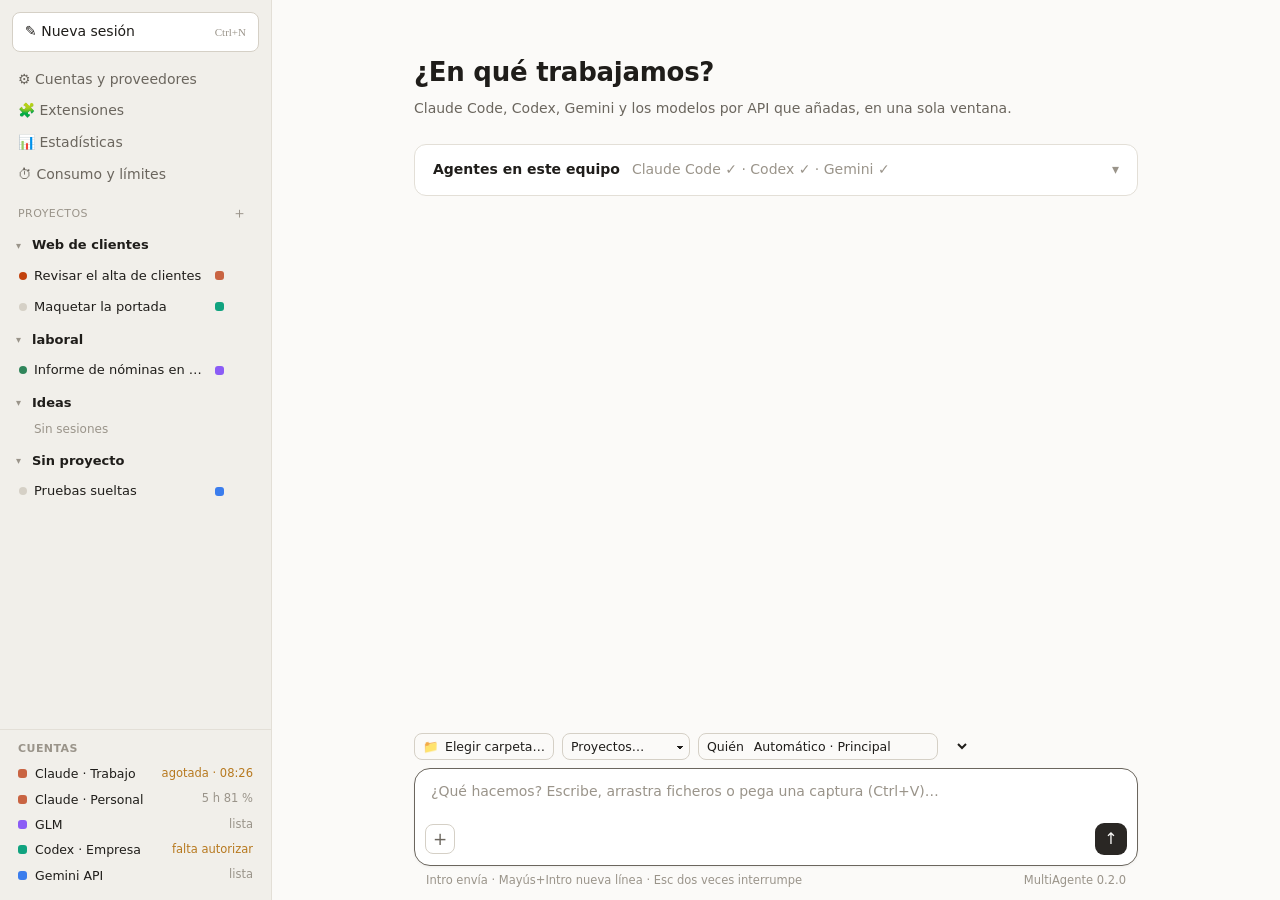
==== tools/ui-prueba.html @ a61f45fe "MultiAgente 0.7.3 Claude Code, Codex y Gemini en una sola ventana, con varias cuentas de varios prov" ====
<!doctype html>
<html lang="es">
<head>
<meta charset="utf-8">
<title>MultiAgente · interfaz simulada</title>
<!--
  Prueba de la interfaz sin la aplicación: carga ui\index.html, app.css y app.js tal cual, con un puente simulado
  (window.chrome.webview) que contesta como la aplicación. Abrir con un servidor local desde la raíz del repositorio:
    python -m http.server 8766 --bind 127.0.0.1   →   http://127.0.0.1:8766/tools/ui-prueba.html
-->
</head>
<body>
<script>
(async () => {
  const base = '../src/MultiAgente.App/ui/';
  const doc = new DOMParser().parseFromString(await (await fetch(base + 'index.html', { cache: 'no-store' })).text(), 'text/html');
  for (const l of doc.querySelectorAll('link[rel=stylesheet]')) {
    const n = document.createElement('link');
    n.rel = 'stylesheet'; n.href = base + l.getAttribute('href') + '?v=' + Date.now();
    if (l.media) n.media = l.media;
    document.head.append(n);
  }
  document.body.innerHTML = doc.body.innerHTML;
  const catalogo = await (await fetch('../src/MultiAgente.App/catalogo/proveedores.json')).json();

  const oyentes = [];
  const emitir = (d) => oyentes.forEach((f) => f({ data: JSON.parse(JSON.stringify(d)) }));
  const PNG = 'data:image/svg+xml;utf8,' + encodeURIComponent('<svg xmlns="http://www.w3.org/2000/svg" width="220" height="140"><rect width="220" height="140" fill="#f1efea"/><rect x="12" y="12" width="196" height="16" fill="#d5d0c6"/><rect x="12" y="40" width="140" height="10" fill="#e3dfd7"/><rect x="12" y="60" width="170" height="10" fill="#e3dfd7"/><rect x="12" y="92" width="80" height="26" rx="5" fill="#c96442"/></svg>');

  const cuentas = [
    { id: 'c1', alias: 'Claude · Trabajo', proveedor: 'Claude', tipo: 'Login', autorizada: true, listo: true,
      consumo: { pct5h: 100, pctSemana: 41, reinicio5h: new Date(Date.now() + 5400000).toISOString(), reinicioSemana: new Date(Date.now() + 3 * 86400000).toISOString(),
        enfriandoHasta: new Date(Date.now() + 5400000).toISOString(), motivo: 'You have hit your limit · resets 11pm', momento: new Date(Date.now() - 120000).toISOString() }, sinMargen: 'ha llegado a su límite' },
    { id: 'c5', alias: 'Claude · Personal', proveedor: 'Claude', tipo: 'Login', autorizada: true, listo: true, consumo: { pct5h: 81, pctSemana: 64, reinicio5h: new Date(Date.now() + 7900000).toISOString(), reinicioSemana: new Date(Date.now() + 4.2 * 86400000).toISOString(), momento: new Date(Date.now() - 60000).toISOString() } },
    { id: 'c2', alias: 'GLM', proveedor: 'Claude', tipo: 'Api', catalogo: 'zai', catalogoNombre: 'GLM · Z.ai (internacional)', modelo: 'glm-5.3[1m]', autorizada: true, listo: true,
      gastoMes: 16.4, moneda: 'USD', limites: { umbral5h: 92, umbralSemana: 95, presupuesto: 20 } },
    { id: 'c3', alias: 'Codex · Empresa', proveedor: 'Codex', tipo: 'Login', autorizada: false, listo: true, sinMargen: 'no está autorizada o falta su agente' },
    { id: 'c4', alias: 'Gemini API', proveedor: 'Gemini', tipo: 'Api', autorizada: true, listo: true },
  ];
  const sesiones = [
    { id: 's1', proyectoId: 'p1', titulo: 'Revisar el alta de clientes', carpeta: 'C:\\proyectos\\web', estado: 'PidePermiso', proveedor: 'Claude', cuenta: 'Claude · Personal', cuentaId: 'c5', equipoId: 'e1' },
    { id: 's3', proyectoId: 'p1', titulo: 'Maquetar la portada', carpeta: 'C:\\proyectos\\web', estado: 'Cerrada', proveedor: 'Codex', cuenta: 'Codex · Empresa', cuentaId: 'c3' },
    { id: 's4', proyectoId: null, titulo: 'Pruebas sueltas', carpeta: 'C:\\tmp', estado: 'Cerrada', proveedor: 'Gemini', cuenta: 'Gemini API', cuentaId: 'c4' },
    { id: 's2', proyectoId: 'p2', titulo: 'Informe de nóminas en PDF', carpeta: 'C:\\proyectos\\laboral', estado: 'Esperando', proveedor: 'Claude', cuenta: 'GLM', cuentaId: 'c2' },
  ];
  const proyectos = [
    { id: 'p1', nombre: 'Web de clientes', ruta: 'C:\\proyectos\\web' },
    { id: 'p2', nombre: 'laboral', ruta: 'C:\\proyectos\\laboral' },
    { id: 'p3', nombre: 'Ideas', ruta: 'C:\\proyectos\\web' },
  ];
  const DIF = '@@ -12,7 +12,9 @@ namespace Web.Clientes;\n public static class Validacion\n {\n-    public static bool ValidarNif(string doc)\n-        => EsNif(doc);\n+    /// <summary>NIF, NIE o pasaporte.</summary>\n+    public static bool ValidarDocumento(string doc)\n+        => EsNif(doc) || EsNie(doc) || EsPasaporte(doc);\n \n     private static bool EsNif(string d) => d.Length == 9;\n }\n';
  for (const c of cuentas) c.limites = c.limites || { umbral5h: 92, umbralSemana: 95, presupuesto: null };
  const estado = () => ({
    tipo: 'estado', version: '0.2.0', raiz: 'C:\\MultiAgente', puedeInstalar: true,
    requisitos: [
      { id: 'node', nombre: 'Node.js', proveedor: null, encontrado: true, version: '24.14.1' },
      { id: 'claude', nombre: 'Claude Code', proveedor: 'Claude', encontrado: true, version: '2.1.304' },
      { id: 'claude-agent-acp', nombre: 'Adaptador ACP de Claude', proveedor: 'Claude', encontrado: true, version: '0.94.0' },
      { id: 'codex', nombre: 'Codex CLI', proveedor: 'Codex', encontrado: true, version: '0.163.0' },
      { id: 'codex-acp', nombre: 'Adaptador ACP de Codex', proveedor: 'Codex', encontrado: true, version: '2.2.2' },
      { id: 'gemini', nombre: 'Gemini CLI', proveedor: 'Gemini', encontrado: true, version: '0.64.0' },
    ],
    proveedores: [
      { id: 'Claude', nombre: 'Claude', listo: true, dondeClave: 'https://console.anthropic.com' },
      { id: 'Codex', nombre: 'Codex', listo: true, dondeClave: 'https://platform.openai.com/api-keys' },
      { id: 'Gemini', nombre: 'Gemini', listo: true, dondeClave: 'https://aistudio.google.com/apikey' },
    ],
    catalogo: { version: catalogo.version, proveedores: catalogo.proveedores.map((p) => ({ ...p, listar: !!p.listar })) },
    cuentas,
    resumenVivo: true,
    equipos: [
      { id: 'e1', nombre: 'Principal', regla: 'Prioridad', permiteOtroProveedor: true, cuentaAtras: 60, predeterminado: true, miembros: ['c1', 'c5', 'c2', 'c4'] },
      { id: 'e2', nombre: 'Solo Claude', regla: 'MenosUsada', permiteOtroProveedor: false, cuentaAtras: 30, predeterminado: false, miembros: ['c1', 'c5'] },
    ],
    proyectos: proyectos.map((p) => ({ ...p, sesiones: sesiones.filter((x) => x.proyectoId === p.id) })),
    sueltas: sesiones.filter((x) => !proyectos.some((p) => p.id === x.proyectoId)),
  });
  const opciones = [
    { id: 'mode', category: 'mode', currentValue: 'default', options: ['default', 'acceptEdits', 'plan', 'auto', 'bypassPermissions'].map((v) => ({ value: v, name: v })) },
    { id: 'model', category: 'model', currentValue: 'default', options: [{ value: 'default', name: 'Default' }, { value: 'opus', name: 'Opus 5.5' }, { value: 'sonnet', name: 'Sonnet 5.5' }, { value: 'haiku', name: 'Haiku 5.5' }] },
    { id: 'effort', category: 'thought_level', currentValue: 'high', options: ['default', 'low', 'medium', 'high', 'xhigh', 'max'].map((v) => ({ value: v, name: v })) },
  ];
  const agente = (extra) => ({
    estado: 'Esperando', opciones, cola: [], error: null, admiteImagenes: true, contexto: { usado: 128400, tamano: 200000 },
    comandos: [{ name: 'review', description: 'Revisa los cambios pendientes' }, { name: 'compact', description: 'Compacta la conversación' }, { name: 'init', description: 'Crea el CLAUDE.md del proyecto' }],
    cuenta: { id: 'c1', alias: 'Claude · Trabajo', proveedor: 'Claude', tipo: 'Login' }, ...extra,
  });
  const entradas = [
    { id: 'e1', tipo: 'usuario', texto: 'El alta de clientes falla con NIF extranjeros. Te dejo una captura del error y el fichero de log.',
      adjuntos: [{ ruta: 'C:\\MultiAgente\\datos\\adjuntos\\s1\\captura.png', nombre: 'captura.png', tipo: 'image/png', esImagen: true, url: PNG },
                 { ruta: 'C:\\proyectos\\web\\logs\\alta.log', nombre: 'alta.log', tipo: 'text/plain', esImagen: false }] },
    { id: 'e2', tipo: 'pensamiento', texto: 'Primero miro la validación del NIF y después el log.' },
    { id: 'e3', tipo: 'herramienta', titulo: 'Leer src/Clientes/Validacion.cs', clase: 'read', estado: 'completed', ubicaciones: [{ path: 'C:\\proyectos\\web\\src\\Clientes\\Validacion.cs' }] },
    { id: 'e4', tipo: 'herramienta', titulo: 'Buscar «ValidarNif»', clase: 'search', estado: 'completed' },
    { id: 'e5', tipo: 'plan', pasos: [{ content: 'Localizar la validación', status: 'completed' }, { content: 'Aceptar NIE y documentos extranjeros', status: 'in_progress' }, { content: 'Añadir pruebas', status: 'pending' }] },
    { id: 'e6', tipo: 'agente', texto: 'El fallo está en `ValidarNif`: solo acepta el formato **español** (8 cifras y letra).\n\nPropongo este cambio:\n\n```csharp\npublic static bool ValidarDocumento(string doc) =>\n    EsNif(doc) || EsNie(doc) || EsPasaporte(doc);\n```\n\n| Documento | Hoy | Después |\n|---|---|---|\n| NIF | ✓ | ✓ |\n| NIE | ✗ | ✓ |' },
    { id: 'e6b', tipo: 'aviso', nivel: 'limite', texto: 'La cuenta «Claude · Trabajo» ha llegado a su límite de uso.' },
    { id: 'e6c', tipo: 'relevo', cuenta: 'Claude · Personal', texto: 'Sigue en «Claude · Personal»: «Claude · Trabajo» ha llegado a su límite de uso' },
    { id: 'e6d', tipo: 'usuario', texto: 'Continúa donde lo dejaste.' },
    { id: 'e7', tipo: 'herramienta', titulo: 'Editar src/Clientes/Validacion.cs', clase: 'edit', estado: 'pending',
      contenido: [{ type: 'diff', path: 'C:\\proyectos\\web\\src\\Clientes\\Validacion.cs', oldText: 'public static bool ValidarNif(string doc)\n    => EsNif(doc);\n', newText: 'public static bool ValidarDocumento(string doc)\n    => EsNif(doc) || EsNie(doc) || EsPasaporte(doc);\n' }] },
  ];
  let n = 100;
  const atender = (m) => {
    switch (m.tipo) {
      case 'listo': case 'recomprobar': emitir(estado()); break;
      case 'abrirSesion':
        if (m.id === 's1') emitir({ tipo: 'conversacion', sesionId: 's1', entradas, agente: agente({ estado: 'PidePermiso', cola: ['y después revisa también los tests'],
          permiso: { id: 'p1', titulo: 'Editar src/Clientes/Validacion.cs', clase: 'edit', opciones: [{ optionId: 'a', name: 'Permitir', kind: 'allow_once' }, { optionId: 'b', name: 'Permitir siempre', kind: 'allow_always' }, { optionId: 'c', name: 'Rechazar', kind: 'reject_once' }] } }) });
        if (m.id === 's1') emitir({ tipo: 'relevo', sesionId: 's1', relevo: { de: 'Claude · Personal', a: 'GLM', motivo: '«Claude · Personal» está al 93 % del bloque de 5 horas', segundos: 42, esperaTurno: true } });
        else emitir({ tipo: 'conversacion', sesionId: m.id, entradas: [{ id: 'x1', tipo: 'usuario', texto: 'Genera el informe de nóminas' }, { id: 'x2', tipo: 'aviso', nivel: 'limite', texto: 'La cuenta «GLM» ha llegado a su límite de uso.' }],
          agente: agente({ cuenta: { id: 'c2', alias: 'GLM', proveedor: 'Claude', tipo: 'Api' }, opciones: [opciones[0]] }) });
        break;
      case 'permiso':
        emitir({ tipo: 'agente', sesionId: 's1', agente: agente({ estado: 'Trabajando' }) });
        emitir({ tipo: 'entrada', sesionId: 's1', entrada: { ...entradas[6], estado: 'completed' } });
        setTimeout(() => {
          emitir({ tipo: 'entrada', sesionId: 's1', entrada: { id: 'e8', tipo: 'agente', texto: 'Hecho: ahora se aceptan NIE y pasaportes.' } });
          emitir({ tipo: 'agente', sesionId: 's1', agente: agente({}) });
        }, 800);
        break;
      case 'enviar': {
        const id = 'u' + n++;
        emitir({ tipo: 'entrada', sesionId: m.sesionId, entrada: { id, tipo: 'usuario', texto: m.texto, adjuntos: m.adjuntos.map((a) => ({ ...a, tipo: 'image/png', esImagen: true, url: PNG })) } });
        emitir({ tipo: 'agente', sesionId: m.sesionId, agente: agente({ estado: 'Trabajando' }) });
        const resp = 'r' + n++;
        let texto = '';
        const trozos = ['Vale, ', 'me pongo ', 'con ello: **', m.texto, '**.'];
        trozos.forEach((t, i) => setTimeout(() => {
          texto += t;
          emitir({ tipo: 'entrada', sesionId: m.sesionId, entrada: { id: resp, tipo: 'agente', texto } });
          if (i === trozos.length - 1) emitir({ tipo: 'agente', sesionId: m.sesionId, agente: agente({}) });
        }, 250 * (i + 1)));
        break;
      }
      case 'pegar': case 'soltar': case 'elegirFicheros':
        emitir({ tipo: 'adjuntos', adjuntos: [{ ruta: 'C:\\MultiAgente\\datos\\adjuntos\\nuevas\\captura_2.png', nombre: 'captura_2.png', tipo: 'image/png', esImagen: true, url: PNG }] });
        break;
      case 'elegirCarpeta': emitir({ tipo: 'carpeta', para: m.para, ruta: 'C:\\proyectos\\web' }); break;
      case 'modelos': setTimeout(() => emitir({ tipo: 'modelos', para: m.para, modelos: [{ id: 'glm-5.3' }, { id: 'glm-5.3-flash' }, { id: 'glm-5.3[1m]' }] }), 400); break;
      case 'cuentaNueva': emitir({ tipo: 'cuentaCreada' }); break;
      case 'extensiones': case 'mcpImportar': case 'extImportar': case 'pluginActivar': case 'mcpActivar':
        emitir({ tipo: 'extensiones',
          mcp: [
            { id: 'm1', nombre: 'github', tipo: 'stdio', comando: 'npx', argumentos: ['-y', '@modelcontextprotocol/server-github'], activo: true, origen: 'importado de ~/.claude.json (Claude Code)',
              valores: [{ nombre: 'GITHUB_TOKEN', secreto: true, guardado: true }] },
            { id: 'm2', nombre: 'docs-empresa', tipo: 'http', url: 'https://mcp.ejemplo.com/mcp', activo: true, valores: [{ nombre: 'Authorization', secreto: true, guardado: false }], problema: 'falta el valor de Authorization' },
            { id: 'm3', nombre: 'playwright', tipo: 'stdio', comando: 'npx', argumentos: ['@playwright/mcp@latest'], activo: false, valores: [] },
          ],
          skills: { carpeta: 'C:\\MultiAgente\\datos\\comun\\skills', elementos: [
            { nombre: 'revisar-codigo', descripcion: 'Revisa los cambios antes de un commit', ruta: 'x' },
            { nombre: 'informe-pdf', descripcion: 'Genera informes en PDF con la plantilla de la empresa', ruta: 'y' } ] },
          carpetas: [
            { clave: 'ordenes-claude', proveedor: 'Claude', titulo: 'Órdenes de Claude Code (/orden)', carpeta: 'c', elementos: [{ nombre: 'git:commit', descripcion: 'Hace un commit con mensaje en castellano', ruta: 'z' }] },
            { clave: 'agentes-claude', proveedor: 'Claude', titulo: 'Subagentes de Claude Code', carpeta: 'd', elementos: [] },
            { clave: 'prompts-codex', proveedor: 'Codex', titulo: 'Prompts de Codex (/prompts:nombre)', carpeta: 'e', elementos: [] },
          ],
          plugins: [{ id: 'revisor@ejemplo', nombre: 'revisor', tienda: 'ejemplo', version: '1.2.0', activo: true }, { id: 'diseno@claude', nombre: 'diseno', tienda: 'claude', activo: false }],
          instrucciones: 'Responde siempre en castellano.\nAntes de dar algo por hecho, pruébalo.' });
        break;
      case 'mcpImportables':
        emitir({ tipo: 'mcpImportables', servidores: [
          { nombre: 'context7', tipo: 'http', url: 'https://mcp.context7.com/mcp', origen: '~/.gemini/settings.json (Gemini)' },
          { nombre: 'postgres', tipo: 'stdio', comando: 'uvx', argumentos: ['mcp-postgres'], origen: '~/.codex/config.toml (Codex)' } ] });
        break;
      case 'estadisticas': {
        const dias = m.dias, hoy = new Date();
        const porDia = Array.from({ length: dias }, (_, i) => {
          const d = new Date(hoy); d.setDate(hoy.getDate() - (dias - 1 - i));
          const tokens = Math.round(20000 + 60000 * Math.abs(Math.sin(i * 1.7)));
          return { dia: d.toISOString().slice(0, 10), datos: { turnos: Math.round(tokens / 4000), tokens, coste: tokens / 90000, moneda: 'USD' } };
        });
        emitir({ tipo: 'estadisticas', dias, total: { turnos: 214, tokens: 1840000, coste: 18.6, moneda: 'USD' },
          porCuenta: [
            { cuenta: 'Claude · Personal', proveedor: 'Claude', datos: { turnos: 120, tokens: 1100000, coste: null } },
            { cuenta: 'GLM', proveedor: 'Claude', catalogo: 'zai', datos: { turnos: 71, tokens: 610000, coste: 16.4, moneda: 'USD' } },
            { cuenta: 'Gemini API', proveedor: 'Gemini', datos: { turnos: 23, tokens: 130000, coste: 2.2, moneda: 'USD' } } ],
          porSesion: [
            { id: 's1', titulo: 'Revisar el alta de clientes', cuentas: ['Claude · Personal', 'GLM'], datos: { turnos: 88, tokens: 920000, coste: 9.1, moneda: 'USD' } },
            { id: 's2', titulo: 'Informe de nóminas en PDF', cuentas: ['GLM'], datos: { turnos: 41, tokens: 400000, coste: 7.3, moneda: 'USD' } } ],
          porDia });
        break;
      }
      case 'relevoCancelar': case 'relevoYa': emitir({ tipo: 'relevo', sesionId: m.sesionId, relevo: null }); break;
      case 'equipoGuardar': case 'equipoBorrar': case 'ajuste': emitir(estado()); break;
      case 'cambios':
        setTimeout(() => emitir({ tipo: 'cambios', sesionId: m.sesionId, git: m.sesionId !== 's2', raiz: 'C:\\proyectos\\web', rama: 'main', recortado: false,
          ficheros: m.sesionId === 's2' ? [] : [
            { ruta: 'src\\Clientes\\Validacion.cs', estado: 'M', mas: 3, menos: 2, binario: false },
            { ruta: 'src\\Clientes\\Alta.cs', estado: 'M', mas: 14, menos: 6, binario: false },
            { ruta: 'tests\\ValidacionTests.cs', estado: '?', mas: 42, menos: 0, binario: false },
            { ruta: 'docs\\viejo.md', estado: 'D', mas: 0, menos: 18, binario: false },
            { ruta: 'img\\logo.png', estado: 'M', mas: null, menos: null, binario: true },
          ] }), 150);
        break;
      case 'cambioFichero':
        setTimeout(() => emitir({ tipo: 'cambioFichero', sesionId: m.sesionId, ruta: m.ruta, texto: m.ruta.endsWith('.png') ? '' : DIF, binario: m.ruta.endsWith('.png'), recortado: false }), 150);
        break;
      case 'sesionMover': sesiones.find((x) => x.id === m.sesionId).proyectoId = m.proyectoId; emitir(estado()); break;
      case 'sesionRenombrar': sesiones.find((x) => x.id === m.sesionId).titulo = m.titulo; emitir(estado()); break;
      case 'proyectoGuardar': {
        let p = proyectos.find((x) => x.id === m.id);
        if (!p) { p = { id: 'p' + Date.now() }; proyectos.push(p); }
        p.nombre = m.nombre; p.ruta = m.ruta;
        emitir(estado());
        emitir({ tipo: 'proyectoGuardado', id: p.id, nuevo: !m.id });
        break;
      }
      case 'proyectoBorrar': proyectos.splice(proyectos.findIndex((x) => x.id === m.id), 1); emitir(estado()); break;
      case 'consumoActualizar': setTimeout(() => emitir(estado()), 600); break;
      case 'sesionNueva': emitir({ tipo: 'sesionAbierta', id: 's1' }); break;
      default: console.log('simulado: sin respuesta para', m);
    }
  };
  window.chrome = { webview: {
    addEventListener: (t, f) => oyentes.push(f),
    postMessage: (m) => setTimeout(() => atender(m), 20),
    postMessageWithAdditionalObjects: (m) => setTimeout(() => atender(m), 20),
  } };
  for (const s of doc.querySelectorAll('script[src]')) {
    await new Promise((ok, mal) => {
      const n = document.createElement('script');
      n.src = base + s.getAttribute('src') + '?v=' + Date.now(); n.onload = ok; n.onerror = mal;
      document.body.append(n);
    });
  }
})();
</script>
</body>
</html>
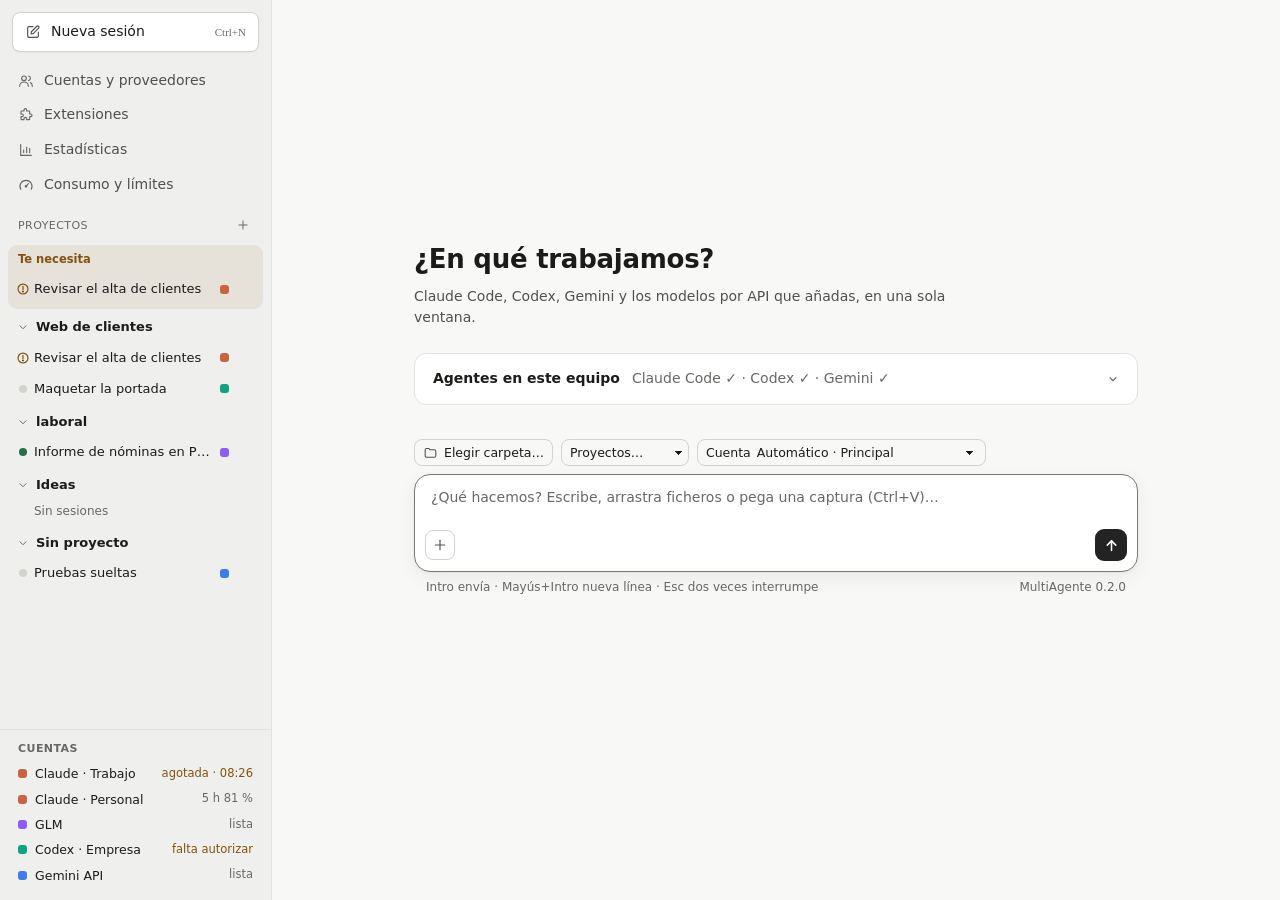
==== commit a4a5215a: "MultiAgente 0.8: interfaz revisada (permisos, relevo, accesibilidad e identidad neutral) Tras una re" ====
--- a/tools/ui-prueba.html
+++ b/tools/ui-prueba.html
@@ -72,8 +72,9 @@
       { id: 'e1', nombre: 'Principal', regla: 'Prioridad', permiteOtroProveedor: true, cuentaAtras: 60, predeterminado: true, miembros: ['c1', 'c5', 'c2', 'c4'] },
       { id: 'e2', nombre: 'Solo Claude', regla: 'MenosUsada', permiteOtroProveedor: false, cuentaAtras: 30, predeterminado: false, miembros: ['c1', 'c5'] },
     ],
-    proyectos: proyectos.map((p) => ({ ...p, sesiones: sesiones.filter((x) => x.proyectoId === p.id) })),
-    sueltas: sesiones.filter((x) => !proyectos.some((p) => p.id === x.proyectoId)),
+    proyectos: proyectos.map((p) => ({ ...p, sesiones: sesiones.filter((x) => !x.archivada && x.proyectoId === p.id) })),
+    sueltas: sesiones.filter((x) => !x.archivada && !proyectos.some((p) => p.id === x.proyectoId)),
+    archivadas: sesiones.filter((x) => x.archivada),
   });
   const opciones = [
     { id: 'mode', category: 'mode', currentValue: 'default', options: ['default', 'acceptEdits', 'plan', 'auto', 'bypassPermissions'].map((v) => ({ value: v, name: v })) },
@@ -196,6 +197,8 @@
       case 'cambioFichero':
         setTimeout(() => emitir({ tipo: 'cambioFichero', sesionId: m.sesionId, ruta: m.ruta, texto: m.ruta.endsWith('.png') ? '' : DIF, binario: m.ruta.endsWith('.png'), recortado: false }), 150);
         break;
+      case 'archivar': sesiones.find((x) => x.id === m.sesionId).archivada = true; emitir(estado()); break;
+      case 'desarchivar': sesiones.find((x) => x.id === m.sesionId).archivada = false; emitir(estado()); break;
       case 'sesionMover': sesiones.find((x) => x.id === m.sesionId).proyectoId = m.proyectoId; emitir(estado()); break;
       case 'sesionRenombrar': sesiones.find((x) => x.id === m.sesionId).titulo = m.titulo; emitir(estado()); break;
       case 'proyectoGuardar': {
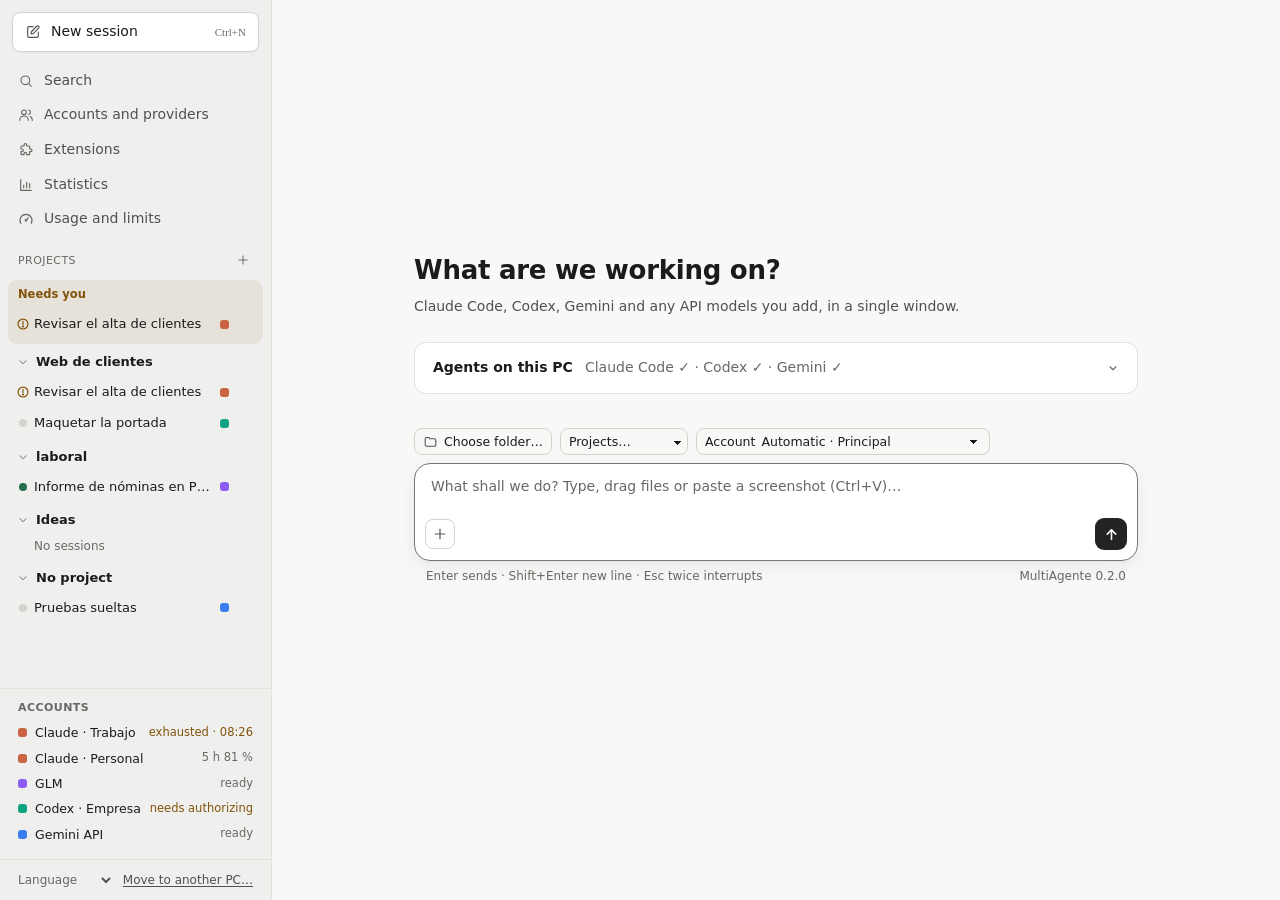
==== commit 0411ad42: "Search across conversations, archive a whole project and move to another PC - Search (sidebar or Ctr" ====
--- a/tools/ui-prueba.html
+++ b/tools/ui-prueba.html
@@ -198,7 +198,36 @@
         setTimeout(() => emitir({ tipo: 'cambioFichero', sesionId: m.sesionId, ruta: m.ruta, texto: m.ruta.endsWith('.png') ? '' : DIF, binario: m.ruta.endsWith('.png'), recortado: false }), 150);
         break;
       case 'archivar': sesiones.find((x) => x.id === m.sesionId).archivada = true; emitir(estado()); break;
-      case 'desarchivar': sesiones.find((x) => x.id === m.sesionId).archivada = false; emitir(estado()); break;
+      case 'desarchivar':
+        for (const id of m.sesionIds || [m.sesionId]) sesiones.find((x) => x.id === id).archivada = false;
+        emitir(estado());
+        break;
+      case 'llevarAOtroPc': setTimeout(() => emitir({ tipo: 'trasladoListo', ruta: m.carpeta + '\\MultiAgente-2026-10-22-0915.zip', nombre: 'MultiAgente-2026-10-22-0915.zip', bytes: 61 * 1048576, omitidos: 0 }), 800); break;
+      case 'archivarProyecto': {
+        const archivadas = sesiones.filter((x) => x.proyectoId === m.proyectoId && !x.archivada && !['Trabajando', 'PidePermiso'].includes(x.estado));
+        archivadas.forEach((x) => { x.archivada = true; });
+        const ocupadas = sesiones.filter((x) => x.proyectoId === m.proyectoId && !x.archivada).length;
+        emitir(estado());
+        emitir({ tipo: 'proyectoArchivado', proyectoId: m.proyectoId, archivadas: archivadas.map((x) => x.id), ocupadas });
+        break;
+      }
+      case 'buscar': {
+        const q = m.texto.normalize('NFD').replace(/[̀-ͯ]/g, '').toLowerCase();
+        const resultados = sesiones.map((s) => {
+          const textos = s.id === 's1' ? entradas.filter((e) => e.tipo === 'usuario' || e.tipo === 'agente') : [];
+          const hallados = textos.filter((e) => e.texto.normalize('NFD').replace(/[̀-ͯ]/g, '').toLowerCase().includes(q));
+          const enTitulo = s.titulo.normalize('NFD').replace(/[̀-ͯ]/g, '').toLowerCase().includes(q);
+          if (!hallados.length && !enTitulo) return null;
+          const base = hallados.length ? hallados[0].texto.replace(/\s+/g, ' ') : s.titulo;
+          const i = base.normalize('NFD').replace(/[̀-ͯ]/g, '').toLowerCase().indexOf(q);
+          return { sesionId: s.id, titulo: s.titulo, proyecto: (proyectos.find((p) => p.id === s.proyectoId) || {}).nombre, archivada: !!s.archivada,
+            ultimoUso: new Date(Date.now() - 3600000 * (s.id.charCodeAt(1) - 48)).toISOString(), coincidencias: hallados.length + (enTitulo ? 1 : 0),
+            fragmento: base.slice(0, 180), marca: [i, m.texto.length], entradaId: hallados.length ? hallados[0].id : null,
+            carpeta: s.carpeta, cuentaId: s.cuentaId, equipoId: s.equipoId };
+        }).filter(Boolean);
+        setTimeout(() => emitir({ tipo: 'resultados', peticion: m.peticion, texto: m.texto, resultados }), 150);
+        break;
+      }
       case 'sesionMover': sesiones.find((x) => x.id === m.sesionId).proyectoId = m.proyectoId; emitir(estado()); break;
       case 'sesionRenombrar': sesiones.find((x) => x.id === m.sesionId).titulo = m.titulo; emitir(estado()); break;
       case 'proyectoGuardar': {
